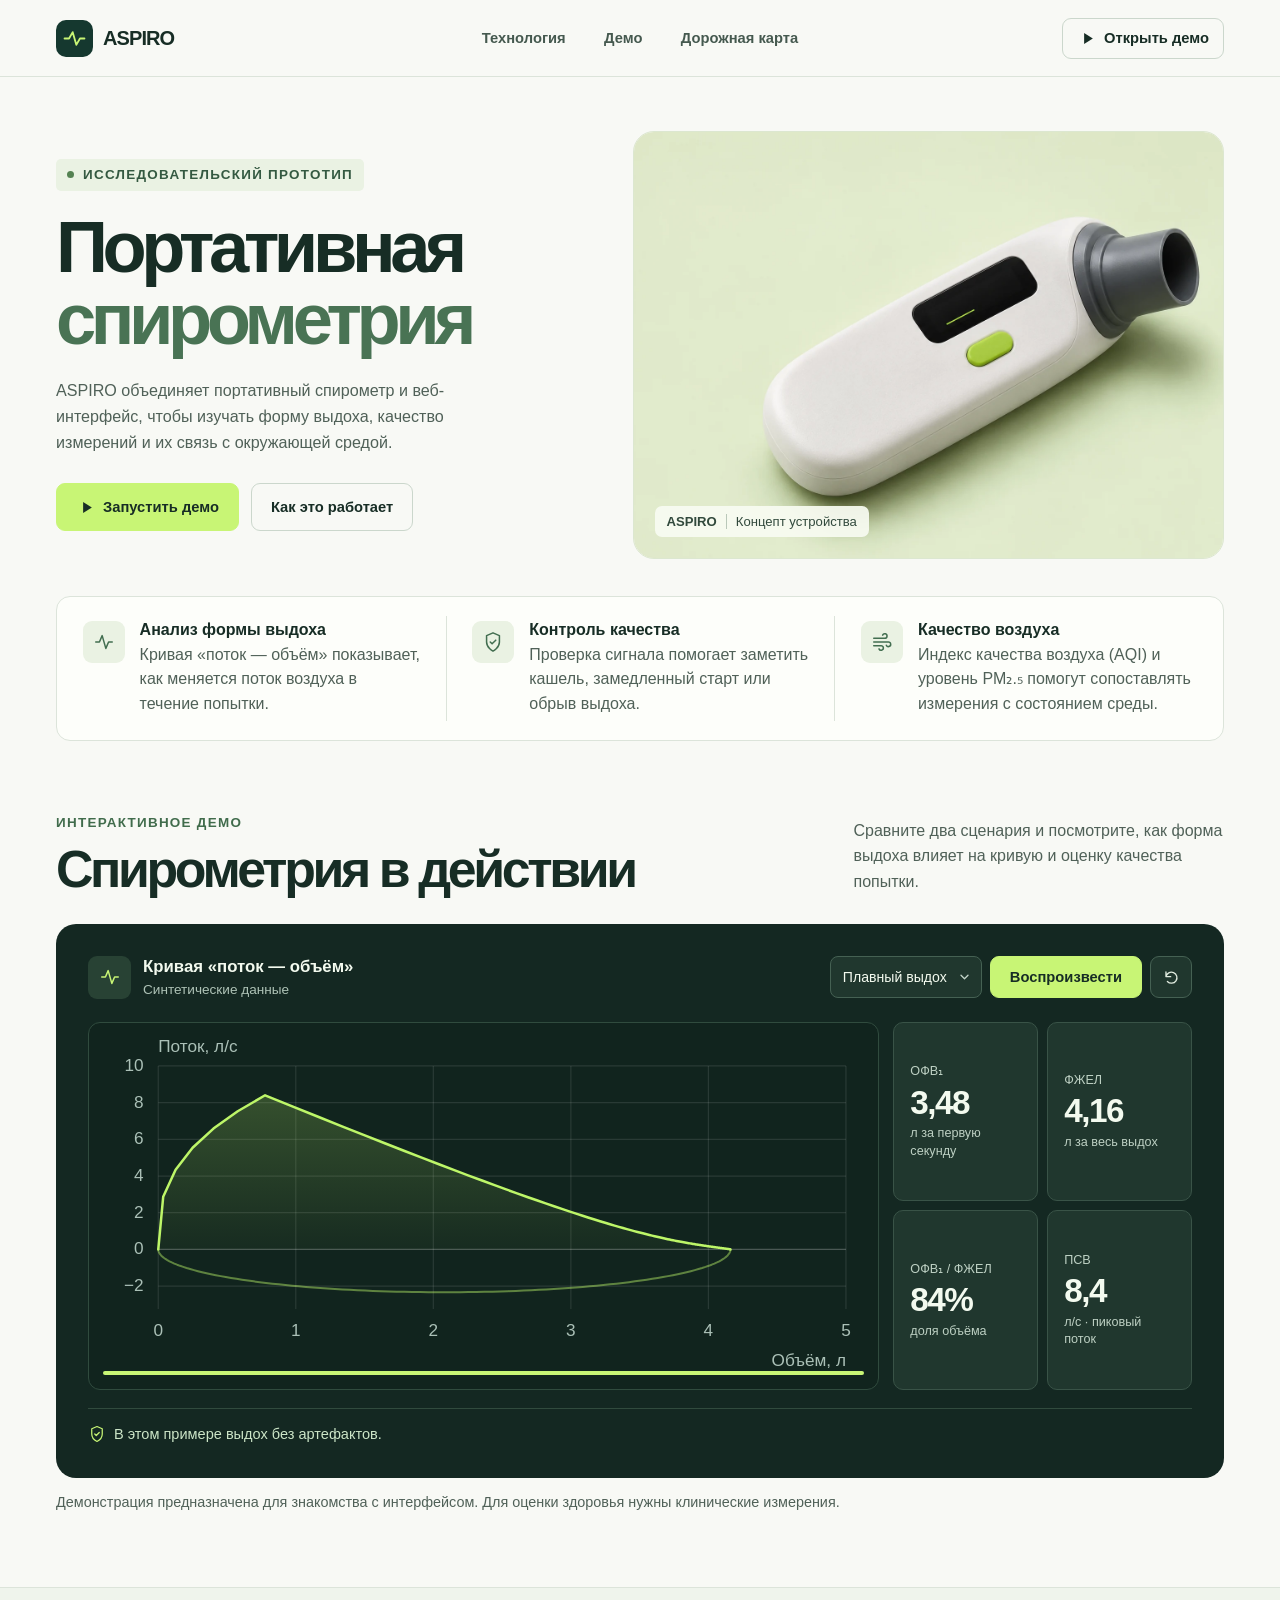
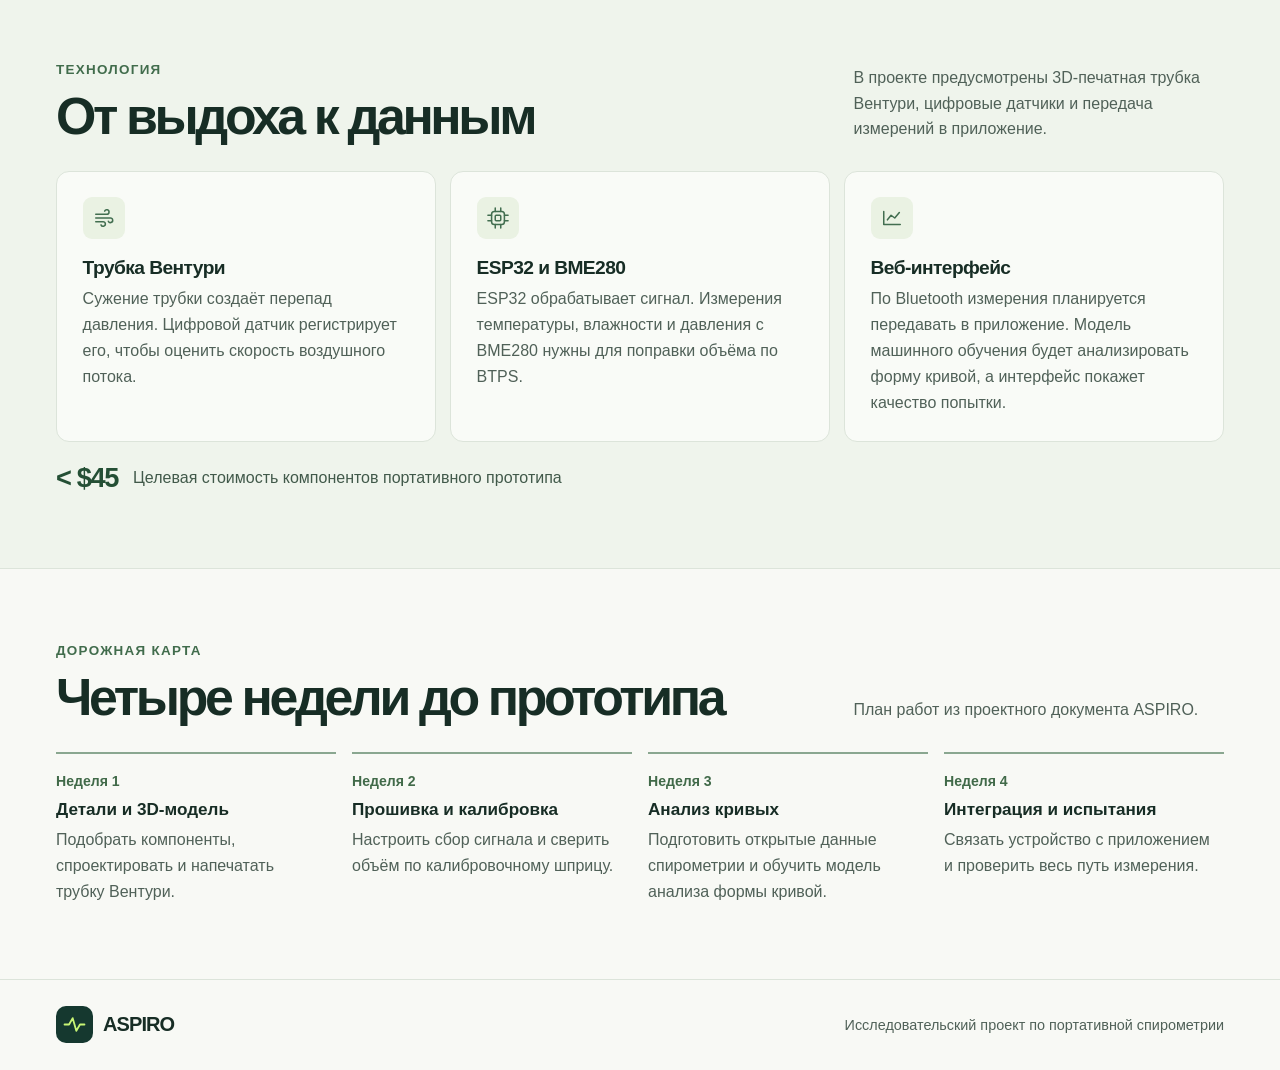
==== index.html @ 4c8a2b1e "Add files via upload" ====
<!doctype html>
<html lang="ru">
<head>
  <meta charset="utf-8">
  <meta name="viewport" content="width=device-width, initial-scale=1">
  <meta name="theme-color" content="#f8f9f5">
  <meta name="description" content="ASPIRO — проект портативного спирометра и веб-интерфейса для наблюдения за функцией лёгких. Интерактивное демо на синтетических данных.">
  <title>ASPIRO — портативная спирометрия</title>
  <link rel="icon" href="mark.svg" type="image/svg+xml">
  <link rel="stylesheet" href="styles.css">
  <script src="demo.js" defer></script>
</head>
<body>
  <svg xmlns="http://www.w3.org/2000/svg" class="icons" aria-hidden="true">
    <symbol id="i-logo" viewBox="0 0 32 32"><path d="M5 16h5l4-7 4 14 4-7h5"/></symbol>
    <symbol id="i-pulse" viewBox="0 0 24 24"><path d="M3 12h4l3-7 4 14 3-7h4"/></symbol>
    <symbol id="i-shield" viewBox="0 0 24 24"><path d="M12 22s7-3.5 7-10V5l-7-3-7 3v7c0 6.5 7 10 7 10Z"/><path d="m9 12 2 2 4-4"/></symbol>
    <symbol id="i-wind" viewBox="0 0 24 24"><path d="M3 8h12a2.5 2.5 0 1 0-2.3-3.5M3 12h16a2.5 2.5 0 1 1-2.3 3.5M3 16h8a2.5 2.5 0 1 1-2.3 3.5"/></symbol>
    <symbol id="i-play" viewBox="0 0 24 24"><path d="m9 5 11 7-11 7V5Z" fill="currentColor" stroke="none"/></symbol>
    <symbol id="i-reset" viewBox="0 0 24 24"><path d="M5 11a7 7 0 1 1 1.8 6M5 5v6h6"/></symbol>
    <symbol id="i-chip" viewBox="0 0 24 24"><rect x="5" y="5" width="14" height="14" rx="3"/><path d="M9 1v4m6-4v4M9 19v4m6-4v4M1 9h4m-4 6h4m14-6h4m-4 6h4"/><rect x="9" y="9" width="6" height="6" rx="1"/></symbol>
    <symbol id="i-signal" viewBox="0 0 24 24"><path d="M3 19V5m0 14h18M7 14l4-5 4 3 5-6"/></symbol>
  </svg>
  <a class="skip" href="#main">К содержанию</a>
  <header class="site-header">
    <div class="shell header-inner">
      <a class="brand" href="#top" aria-label="ASPIRO — на главную">
        <span class="brand-mark"><svg><use href="#i-logo"/></svg></span><span>ASPIRO</span>
      </a>
      <nav class="main-nav" aria-label="Навигация по сайту">
        <a href="#technology">Технология</a>
        <a href="#demo">Демо</a>
        <a href="#roadmap">Дорожная карта</a>
      </nav>
      <a class="button button-outline header-action" href="#demo"><svg class="icon"><use href="#i-play"/></svg>Открыть демо</a>
    </div>
  </header>
  <main id="main">
    <section class="hero shell" id="top" aria-labelledby="hero-title">
      <div class="hero-copy">
        <p class="eyebrow project-status"><span></span>Исследовательский прототип</p>
        <h1 id="hero-title">Портативная <em>спирометрия</em></h1>
        <p class="hero-description">ASPIRO объединяет портативный спирометр и веб-интерфейс, чтобы изучать форму выдоха, качество измерений и их связь с окружающей средой.</p>
        <div class="hero-actions">
          <a class="button button-primary" href="#demo"><svg class="icon"><use href="#i-play"/></svg>Запустить демо</a>
          <a class="button button-outline" href="#technology">Как это работает</a>
        </div>
      </div>
      <figure class="hero-visual">
        <img src="aspiro-device.webp" alt="Концепт: белый портативный спирометр с экраном и графитовым мундштуком" width="1536" height="1024" fetchpriority="high">
        <figcaption><span>ASPIRO</span><span>Концепт устройства</span></figcaption>
      </figure>
    </section>

    <section class="shell overview" aria-label="Возможности проекта">
      <article class="overview-item">
        <span class="feature-icon"><svg class="icon"><use href="#i-pulse"/></svg></span>
        <div><h2>Анализ формы выдоха</h2><p>Кривая «поток — объём» показывает, как меняется поток воздуха в течение попытки.</p></div>
      </article>
      <article class="overview-item">
        <span class="feature-icon"><svg class="icon"><use href="#i-shield"/></svg></span>
        <div><h2>Контроль качества</h2><p>Проверка сигнала помогает заметить кашель, замедленный старт или обрыв выдоха.</p></div>
      </article>
      <article class="overview-item">
        <span class="feature-icon"><svg class="icon"><use href="#i-wind"/></svg></span>
        <div><h2>Качество воздуха</h2><p>Индекс качества воздуха (AQI) и уровень PM₂.₅ помогут сопоставлять измерения с состоянием среды.</p></div>
      </article>
    </section>

    <section class="section shell" id="demo" aria-labelledby="demo-title">
      <div class="section-heading">
        <div><p class="eyebrow kicker">Интерактивное демо</p><h2 id="demo-title">Спирометрия в действии</h2></div>
        <p>Сравните два сценария и посмотрите, как форма выдоха влияет на кривую и оценку качества попытки.</p>
      </div>
      <div class="demo-card">
        <div class="demo-top">
          <div class="demo-title"><span class="demo-icon"><svg class="icon"><use href="#i-pulse"/></svg></span><div><h3>Кривая «поток — объём»</h3><p>Синтетические данные</p></div></div>
          <div class="demo-controls">
            <label for="demo-scenario" class="sr-only">Сценарий выдоха</label>
            <select id="demo-scenario"><option value="standard">Плавный выдох</option><option value="cough">Выдох с кашлем</option></select>
            <button type="button" id="demo-run" class="button button-primary" aria-label="Воспроизвести кривую">Воспроизвести</button>
            <button type="button" id="demo-reset" class="button icon-button" aria-label="Сбросить воспроизведение" title="Сбросить воспроизведение"><svg class="icon"><use href="#i-reset"/></svg></button>
          </div>
        </div>
        <div class="demo-body">
          <div class="demo-plot"><div id="demo-chart"></div><progress id="demo-progress" max="100" value="100" aria-label="Ход воспроизведения"></progress></div>
          <div class="metrics" aria-label="Показатели выдоха">
            <div class="metric"><span>ОФВ₁</span><strong id="demo-fev1">—</strong><small>л за первую секунду</small></div>
            <div class="metric"><span>ФЖЕЛ</span><strong id="demo-fvc">—</strong><small>л за весь выдох</small></div>
            <div class="metric"><span>ОФВ₁ / ФЖЕЛ</span><strong id="demo-ratio">—</strong><small>доля объёма</small></div>
            <div class="metric"><span>ПСВ</span><strong id="demo-pef">—</strong><small>л/с · пиковый поток</small></div>
          </div>
        </div>
        <div class="demo-status"><svg class="icon"><use href="#i-shield"/></svg><span id="demo-feedback" role="status" aria-live="polite"></span></div>
        <noscript><p class="no-js">Для воспроизведения кривой включите JavaScript в браузере.</p></noscript>
      </div>
      <p class="demo-note">Демонстрация предназначена для знакомства с интерфейсом. Для оценки здоровья нужны клинические измерения.</p>
    </section>

    <section class="technology section" id="technology" aria-labelledby="technology-title">
      <div class="shell">
        <div class="section-heading">
          <div><p class="eyebrow kicker">Технология</p><h2 id="technology-title">От выдоха к данным</h2></div>
          <p>В проекте предусмотрены 3D-печатная трубка Вентури, цифровые датчики и передача измерений в приложение.</p>
        </div>
        <div class="technology-grid">
          <article class="technology-card"><span class="feature-icon"><svg class="icon"><use href="#i-wind"/></svg></span><h3>Трубка Вентури</h3><p>Сужение трубки создаёт перепад давления. Цифровой датчик регистрирует его, чтобы оценить скорость воздушного потока.</p></article>
          <article class="technology-card"><span class="feature-icon"><svg class="icon"><use href="#i-chip"/></svg></span><h3>ESP32 и BME280</h3><p>ESP32 обрабатывает сигнал. Измерения температуры, влажности и давления с BME280 нужны для поправки объёма по BTPS.</p></article>
          <article class="technology-card"><span class="feature-icon"><svg class="icon"><use href="#i-signal"/></svg></span><h3>Веб-интерфейс</h3><p>По Bluetooth измерения планируется передавать в приложение. Модель машинного обучения будет анализировать форму кривой, а интерфейс покажет качество попытки.</p></article>
        </div>
        <p class="cost"><strong>&lt; $45</strong><span>Целевая стоимость компонентов портативного прототипа</span></p>
      </div>
    </section>

    <section class="section shell roadmap" id="roadmap" aria-labelledby="roadmap-title">
      <div class="section-heading">
        <div><p class="eyebrow kicker">Дорожная карта</p><h2 id="roadmap-title">Четыре недели до прототипа</h2></div>
        <p>План работ из проектного документа ASPIRO.</p>
      </div>
      <ol class="roadmap-list">
        <li><span>Неделя 1</span><h3>Детали и 3D-модель</h3><p>Подобрать компоненты, спроектировать и напечатать трубку Вентури.</p></li>
        <li><span>Неделя 2</span><h3>Прошивка и калибровка</h3><p>Настроить сбор сигнала и сверить объём по калибровочному шприцу.</p></li>
        <li><span>Неделя 3</span><h3>Анализ кривых</h3><p>Подготовить открытые данные спирометрии и обучить модель анализа формы кривой.</p></li>
        <li><span>Неделя 4</span><h3>Интеграция и испытания</h3><p>Связать устройство с приложением и проверить весь путь измерения.</p></li>
      </ol>
    </section>
  </main>
  <footer class="site-footer">
    <div class="shell footer-inner">
      <a class="brand" href="#top" aria-label="ASPIRO — наверх"><span class="brand-mark"><svg><use href="#i-logo"/></svg></span><span>ASPIRO</span></a>
      <p>Исследовательский проект по портативной спирометрии</p>
    </div>
  </footer>
</body>
</html>
---- styles.css ----
:root {
  color-scheme: light;
  --page: #f8f9f5;
  --ink: #172d25;
  --muted: #506158;
  --border: #dce4da;
  --lime: #c8f575;
  --forest: #142822;
  --container: 1240px;
  font-family: "Manrope", "Segoe UI", Arial, sans-serif;
  font-synthesis: none;
  color: var(--ink);
  background: var(--page);
}

*, *::before, *::after { box-sizing: border-box; }
html { scroll-behavior: smooth; }
body { margin: 0; }
button, select { font: inherit; }
a { color: inherit; text-decoration: none; }
p { margin: 0; }
h1, h2, h3, figure { margin: 0; }
button, select { cursor: pointer; }
button:disabled { cursor: default; }
:focus-visible { outline: 2px solid #46764a; outline-offset: 4px; }
.demo-card :focus-visible { outline-color: var(--lime); }
[id] { scroll-margin-top: 32px; }
.shell { width: min(var(--container), calc(100% - 112px)); margin-inline: auto; }

.icons, .sr-only {
  position: absolute;
  inline-size: 1px;
  block-size: 1px;
  overflow: hidden;
  clip-path: inset(50%);
}
.skip {
  position: fixed;
  z-index: 10;
  left: 15px;
  top: 15px;
  padding: 12px 16px;
  border-radius: 8px;
  background: var(--lime);
  transform: translateY(-150%);
}
.skip:focus { transform: none; }
.icon { width: 22px; height: 22px; fill: none; stroke: currentColor; stroke-width: 1.65; stroke-linecap: round; stroke-linejoin: round; flex: none; }

.site-header { border-bottom: 1px solid var(--border); }
.header-inner {
  min-height: 76px;
  display: grid;
  grid-template-columns: 1fr auto 1fr;
  gap: 24px;
  align-items: center;
}
.brand {
  display: inline-flex;
  align-items: center;
  justify-self: start;
  gap: 10px;
  font-size: 1.25rem;
  font-weight: 800;
  letter-spacing: -.045em;
}
.brand-mark {
  display: grid;
  place-items: center;
  width: 37px;
  height: 37px;
  border-radius: 10px;
  background: #15382f;
  color: var(--lime);
}
.brand-mark svg { width: 29px; height: 29px; fill: none; stroke: currentColor; stroke-width: 2; stroke-linecap: round; stroke-linejoin: round; }
.main-nav { display: flex; align-items: center; gap: clamp(20px, 3vw, 43px); font-size: .92rem; font-weight: 650; color: #45594f; }
.main-nav a { padding-block: 12px; }
.main-nav a:hover { color: var(--ink); text-decoration: underline; text-underline-offset: 5px; }
.header-action { justify-self: end; }

.button {
  display: inline-flex;
  align-items: center;
  justify-content: center;
  gap: 8px;
  min-height: 48px;
  padding: 0 19px;
  border-radius: 9px;
  border: 1px solid transparent;
  font-size: .92rem;
  line-height: 1.15;
  font-weight: 750;
  text-align: center;
  transition: background .18s, border-color .18s, color .18s;
}
.button .icon { width: 19px; height: 19px; }
.button-outline { background: transparent; color: var(--ink); border-color: #cbd7cc; }
.button-outline:hover { background: #eaf0e7; border-color: #a8b9a8; }
.header-action { min-height: 41px; padding-inline: 14px; }
.button-primary { color: #172d25; background: var(--lime); border-color: var(--lime); }
.button-primary:hover:not(:disabled) { background: #b4e55c; border-color: #b4e55c; }
.button-primary:disabled { opacity: .62; }

.hero {
  display: grid;
  grid-template-columns: .93fr 1.07fr;
  gap: clamp(32px, 5vw, 76px);
  align-items: center;
  padding-block: 54px 37px;
}
.hero-copy { padding-block: 22px; }
.eyebrow { font-size: .84rem; font-weight: 800; line-height: 1.25; letter-spacing: .095em; text-transform: uppercase; }
.project-status {
  display: inline-flex;
  align-items: center;
  gap: 9px;
  padding: 8px 11px;
  border-radius: 5px;
  background: #eaf2e3;
  color: #345941;
}
.project-status span { width: 7px; height: 7px; border-radius: 50%; background: #548252; }
h1 { margin-block: 21px; font-size: clamp(2.89rem, 5.65vw, 5.15rem); font-weight: 800; letter-spacing: -.075em; line-height: .99; }
h1 em { display: block; color: #497354; font-style: normal; }
.hero-description { max-width: 455px; color: var(--muted); font-size: clamp(1rem,1.26vw,1.15rem); line-height: 1.63; }
.hero-actions { display: flex; flex-wrap: wrap; gap: 12px; margin-top: 28px; }
.hero-visual {
  position: relative;
  aspect-ratio: 1.38;
  min-width: 0;
  overflow: hidden;
  border: 1px solid #dce7d0;
  border-radius: 21px;
  background: #e8efdc;
}
.hero-visual img { display: block; width: 100%; height: 100%; object-fit: cover; }
.hero-visual figcaption {
  display: flex;
  align-items: center;
  gap: 9px;
  position: absolute;
  left: 21px;
  bottom: 21px;
  padding: 8px 12px;
  border-radius: 7px;
  font-size: .82rem;
  background: #f8fbf2ed;
  color: #31493c;
  backdrop-filter: blur(6px);
}
.hero-visual figcaption span:first-child { font-weight: 800; }
.hero-visual figcaption span + span { padding-left: 9px; border-left: 1px solid #b9c8b9; }

.overview {
  display: grid;
  grid-template-columns: repeat(3, minmax(0, 1fr));
  padding: 19px 0;
  border: 1px solid var(--border);
  border-radius: 14px;
  background: #fdfefa;
}
.overview-item { display: flex; gap: 15px; align-items: flex-start; padding: 5px clamp(15px, 2vw, 28px); }
.overview-item + .overview-item { border-left: 1px solid var(--border); }
.feature-icon { display: grid; flex: none; place-items: center; width: 42px; height: 42px; border-radius: 9px; background: #eaf2e3; color: #426e50; }
.overview h2 { font-size: 1rem; margin-bottom: 4px; font-weight: 800; }
.overview p { font-size: 1rem; line-height: 1.53; color: var(--muted); }

.section { padding-block: 74px; }
.section-heading { display: grid; grid-template-columns: 1.35fr .65fr; align-items: end; gap: 28px; margin-bottom: 27px; }
.section-heading h2 { font-size: clamp(2.05rem, 4.05vw, 3.65rem); letter-spacing: -.065em; font-weight: 800; line-height: 1.05; }
.section-heading > p { color: var(--muted); line-height: 1.6; padding-bottom: 2px; max-width: 395px; }
.kicker { margin-bottom: 10px; color: #416c4c; }

.demo-card { padding: clamp(17px, 2.5vw, 32px); background: var(--forest); color: #f3faef; border-radius: 20px; }
.demo-top, .demo-title, .demo-controls { display: flex; align-items: center; }
.demo-top { justify-content: space-between; gap: 20px; margin-bottom: 23px; }
.demo-title { gap: 12px; }
.demo-icon { display: grid; flex: none; place-items: center; width: 43px; height: 43px; border-radius: 9px; background: #284234; color: var(--lime); }
.demo-title h3 { font-size: 1.05rem; line-height: 1.25; font-weight: 800; }
.demo-title p { font-size: .85rem; margin-top: 4px; color: #aec2b6; }
.demo-controls { gap: 8px; }
.demo-controls :is(.button, select) { min-height: 42px; }
.demo-controls select {
  appearance: none;
  border: 1px solid #456153;
  border-radius: 8px;
  min-width: 0;
  padding: 0 29px 0 12px;
  background: #20372e;
  color: #f3faef;
  background-image: url("data:image/svg+xml,%3Csvg xmlns='http://www.w3.org/2000/svg' width='15' height='14' viewBox='0 0 16 16'%3E%3Cpath d='m4 6 4 4 4-4' fill='none' stroke='%23c2d3c8' stroke-width='1.5' stroke-linecap='round' stroke-linejoin='round'/%3E%3C/svg%3E");
  background-repeat: no-repeat;
  background-position: right 9px center;
  font-size: .88rem;
}
.icon-button { color: #e0ebdf; border-color: #456153; background: #20372e; width: 42px; padding: 0; }
.icon-button:hover { background: #314d3e; }
.demo-body { display: grid; grid-template-columns: minmax(0, 2.65fr) minmax(0, 1fr); gap: 14px; }
.demo-plot { padding: 11px 14px 14px; border: 1px solid #304b3e; border-radius: 12px; background: #11241e; }
#demo-chart { width: 100%; }
#demo-chart svg { display: block; width: 100%; height: auto; }
#demo-progress { display: block; height: 4px; width: 100%; border: 0; border-radius: 99px; overflow: hidden; background: #2d4539; accent-color: var(--lime); }
#demo-progress::-webkit-progress-bar { background: #2d4539; }
#demo-progress::-webkit-progress-value { background: var(--lime); }
#demo-progress::-moz-progress-bar { background: var(--lime); }
.metrics { display: grid; grid-template-columns: repeat(2, minmax(0, 1fr)); gap: 9px; }
.metric { display: flex; flex-direction: column; justify-content: center; gap: 5px; padding: clamp(10px,1.25vw,18px); border: 1px solid #395347; border-radius: 10px; background: #20372e; }
.metric span, .metric small { color: #bdd0c3; font-size: .79rem; line-height: 1.35; }
.metric strong { font-size: clamp(1.3rem, 2.6vw, 2.15rem); line-height: 1.05; font-variant-numeric: tabular-nums; letter-spacing: -.045em; }
.demo-status { display: flex; gap: 8px; align-items: flex-start; color: #cce5c7; border-top: 1px solid #314b3e; margin-top: 18px; padding-top: 15px; font-size: .91rem; line-height: 1.5; }
.demo-status .icon { width: 18px; height: 18px; margin-top: 1px; color: var(--lime); }
.demo-status:has([data-state="artifact"]), .demo-status:has([data-state="artifact"]) .icon { color: #ffd79e; }
.demo-note { margin-top: 13px; color: var(--muted); font-size: .9rem; line-height: 1.55; }

.technology { background: #eff4ec; border-block: 1px solid var(--border); }
.technology-grid { display: grid; grid-template-columns: repeat(3, minmax(0, 1fr)); gap: 14px; }
.technology-card { border: 1px solid var(--border); border-radius: 13px; padding: clamp(17px, 2vw, 27px); background: #f9fbf7; }
.technology-card h3 { margin: 18px 0 7px; font-size: 1.2rem; font-weight: 800; letter-spacing: -.03em; }
.technology-card p, .roadmap-list p { color: var(--muted); line-height: 1.62; }
.cost { display: flex; align-items: center; gap: 15px; margin-top: 20px; color: #41594a; }
.cost strong { color: #244f35; font-size: 1.7rem; letter-spacing: -.05em; white-space: nowrap; }

.roadmap-list { list-style: none; margin: 0; padding: 0; display: grid; grid-template-columns: repeat(4, minmax(0, 1fr)); gap: 16px; }
.roadmap-list li { padding: 18px 10px 0 0; border-top: 2px solid #8aa790; }
.roadmap-list span { color: #416a49; font-size: .88rem; font-weight: 800; }
.roadmap-list h3 { font-size: 1.07rem; margin: 9px 0 6px; line-height: 1.3; }
.site-footer { border-top: 1px solid var(--border); }
.footer-inner { min-height: 90px; display: flex; justify-content: space-between; gap: 16px; align-items: center; }
.footer-inner p { color: var(--muted); font-size: .9rem; }

@media (max-width: 1120px) {
  .shell { width: calc(100% - 76px); }
  .hero { gap: 32px; }
}
@media (max-width: 900px) {
  .shell { width: calc(100% - 48px); }
  .hero { gap: 24px; }
  .overview { padding-block: 14px; }
  .overview-item { flex-direction: column; gap: 9px; }
  .demo-body { grid-template-columns: minmax(0, 2fr) minmax(0, 1fr); }
}
@media (max-width: 700px) {
  .header-inner { grid-template-columns: 1fr 1fr; gap: 3px 12px; min-height: auto; padding-block: 11px 3px; }
  .main-nav { gap: 22px; justify-content: flex-start; grid-row: 2; grid-column: 1 / -1; }
  .main-nav a { padding-block: 9px; }
  .hero { grid-template-columns: 1fr; padding-block: 31px 24px; }
  .hero-copy { padding-block: 0; }
  h1 { font-size: clamp(2.68rem, 10vw, 4.5rem); }
  .hero-description { max-width: 500px; }
  .hero-actions { margin-top: 21px; }
  .hero-visual { aspect-ratio: 1.48; }
  .section { padding-block: 48px; }
  .section-heading { grid-template-columns: 1fr; gap: 11px; margin-bottom: 19px; }
  .demo-top { align-items: flex-start; flex-direction: column; gap: 13px; }
  .demo-controls { width: 100%; flex-wrap: wrap; }
  .demo-body { grid-template-columns: 1fr; }
  .metrics { grid-template-columns: repeat(4, minmax(0, 1fr)); }
  .technology-grid, .roadmap-list { grid-template-columns: repeat(2, minmax(0, 1fr)); }
  .technology-card:last-child { grid-column: 1 / -1; }
}
@media (max-width: 470px) {
  .shell { width: calc(100% - 32px); }
  .main-nav { gap: clamp(15px, 5vw, 24px); }
  .hero-actions { gap: 8px; }
  .hero-actions .button { padding-inline: 12px; }
  .hero-visual figcaption { left: 11px; bottom: 11px; }
  .overview { grid-template-columns: 1fr; padding: 2px 14px; }
  .overview-item { flex-direction: row; padding: 13px 0; gap: 12px; }
  .overview-item + .overview-item { border-left: 0; border-top: 1px solid var(--border); }
  .demo-controls .button-primary { padding-inline: 10px; font-size: .83rem; }
  .demo-controls select { font-size: .81rem; }
  .demo-plot { padding: 7px 6px 9px; }
  .metrics { grid-template-columns: repeat(2, minmax(0, 1fr)); }
  .technology-grid, .roadmap-list { grid-template-columns: 1fr; }
  .footer-inner { flex-direction: column; align-items: flex-start; justify-content: center; gap: 8px; padding-block: 18px; }
}
@media (prefers-reduced-motion: reduce) {
  html { scroll-behavior: auto; }
  .button { transition: none; }
}
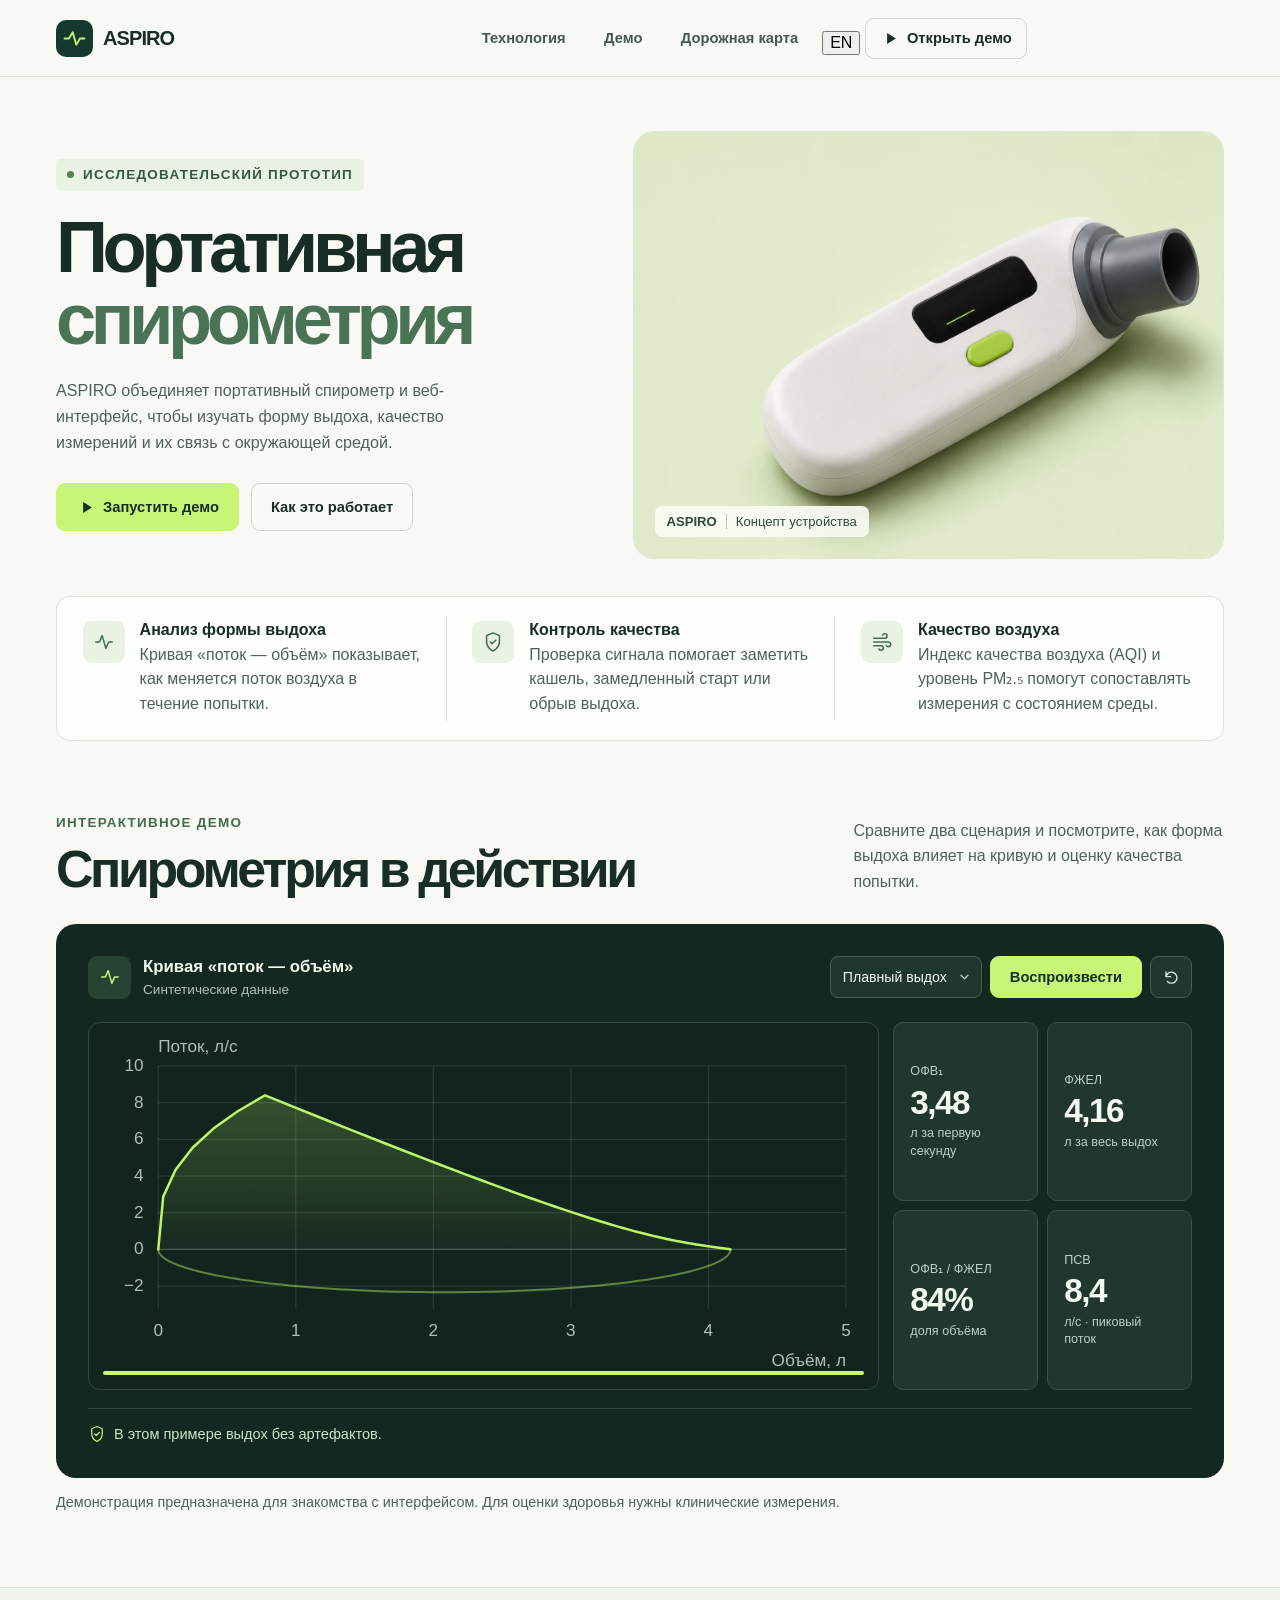
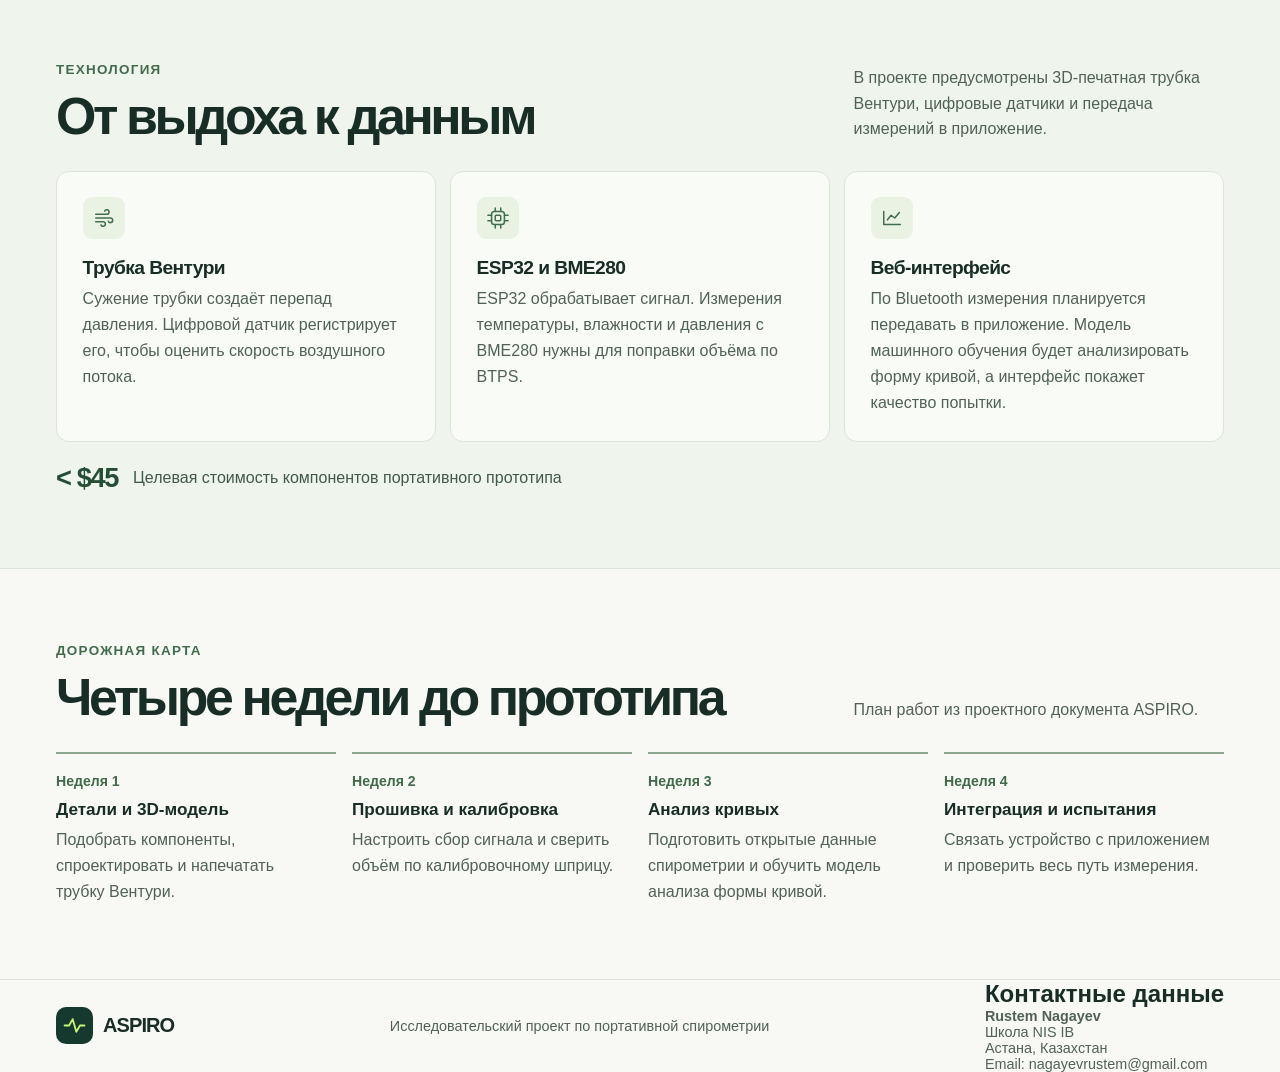
==== commit 80e12abd: "Add English language switch and contact details" ====
--- a/index.html
+++ b/index.html
@@ -9,6 +9,7 @@
   <link rel="icon" href="mark.svg" type="image/svg+xml">
   <link rel="stylesheet" href="styles.css">
   <script src="demo.js" defer></script>
+  <script src="lang.js" defer></script>
 </head>
 <body>
   <svg xmlns="http://www.w3.org/2000/svg" class="icons" aria-hidden="true">
@@ -32,7 +33,10 @@
         <a href="#demo">Демо</a>
         <a href="#roadmap">Дорожная карта</a>
       </nav>
-      <a class="button button-outline header-action" href="#demo"><svg class="icon"><use href="#i-play"/></svg>Открыть демо</a>
+      <div class="header-tools">
+        <button type="button" class="language-toggle" id="language-toggle" aria-label="Switch language">EN</button>
+        <a class="button button-outline header-action" href="#demo"><svg class="icon"><use href="#i-play"/></svg>Открыть демо</a>
+      </div>
     </div>
   </header>
   <main id="main">
@@ -129,6 +133,10 @@
     <div class="shell footer-inner">
       <a class="brand" href="#top" aria-label="ASPIRO — наверх"><span class="brand-mark"><svg><use href="#i-logo"/></svg></span><span>ASPIRO</span></a>
       <p>Исследовательский проект по портативной спирометрии</p>
+      <section class="footer-contact" aria-labelledby="contact-title">
+        <h2 id="contact-title">Контактные данные</h2>
+        <p><strong>Rustem Nagayev</strong><br>Школа NIS IB<br>Астана, Казахстан<br>Email: <a href="mailto:nagayevrustem@gmail.com">nagayevrustem@gmail.com</a></p>
+      </section>
     </div>
   </footer>
 </body>
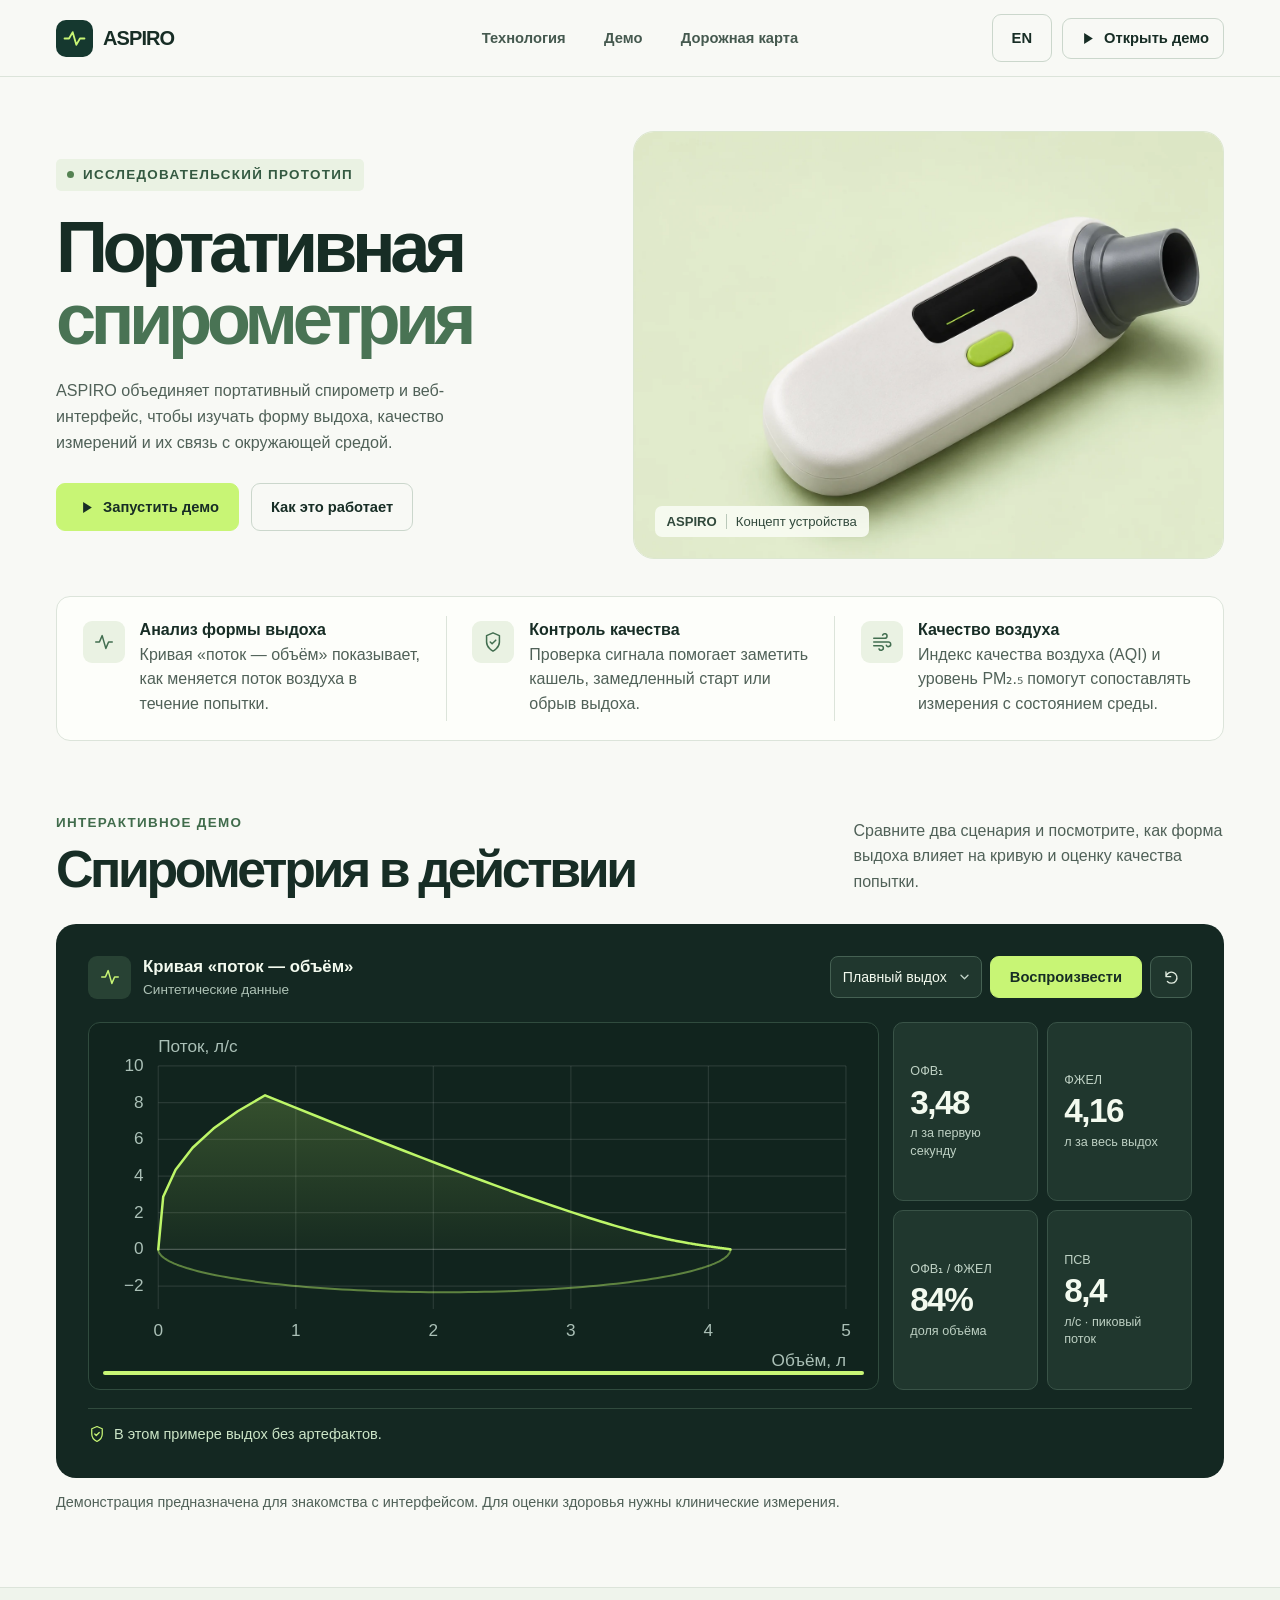
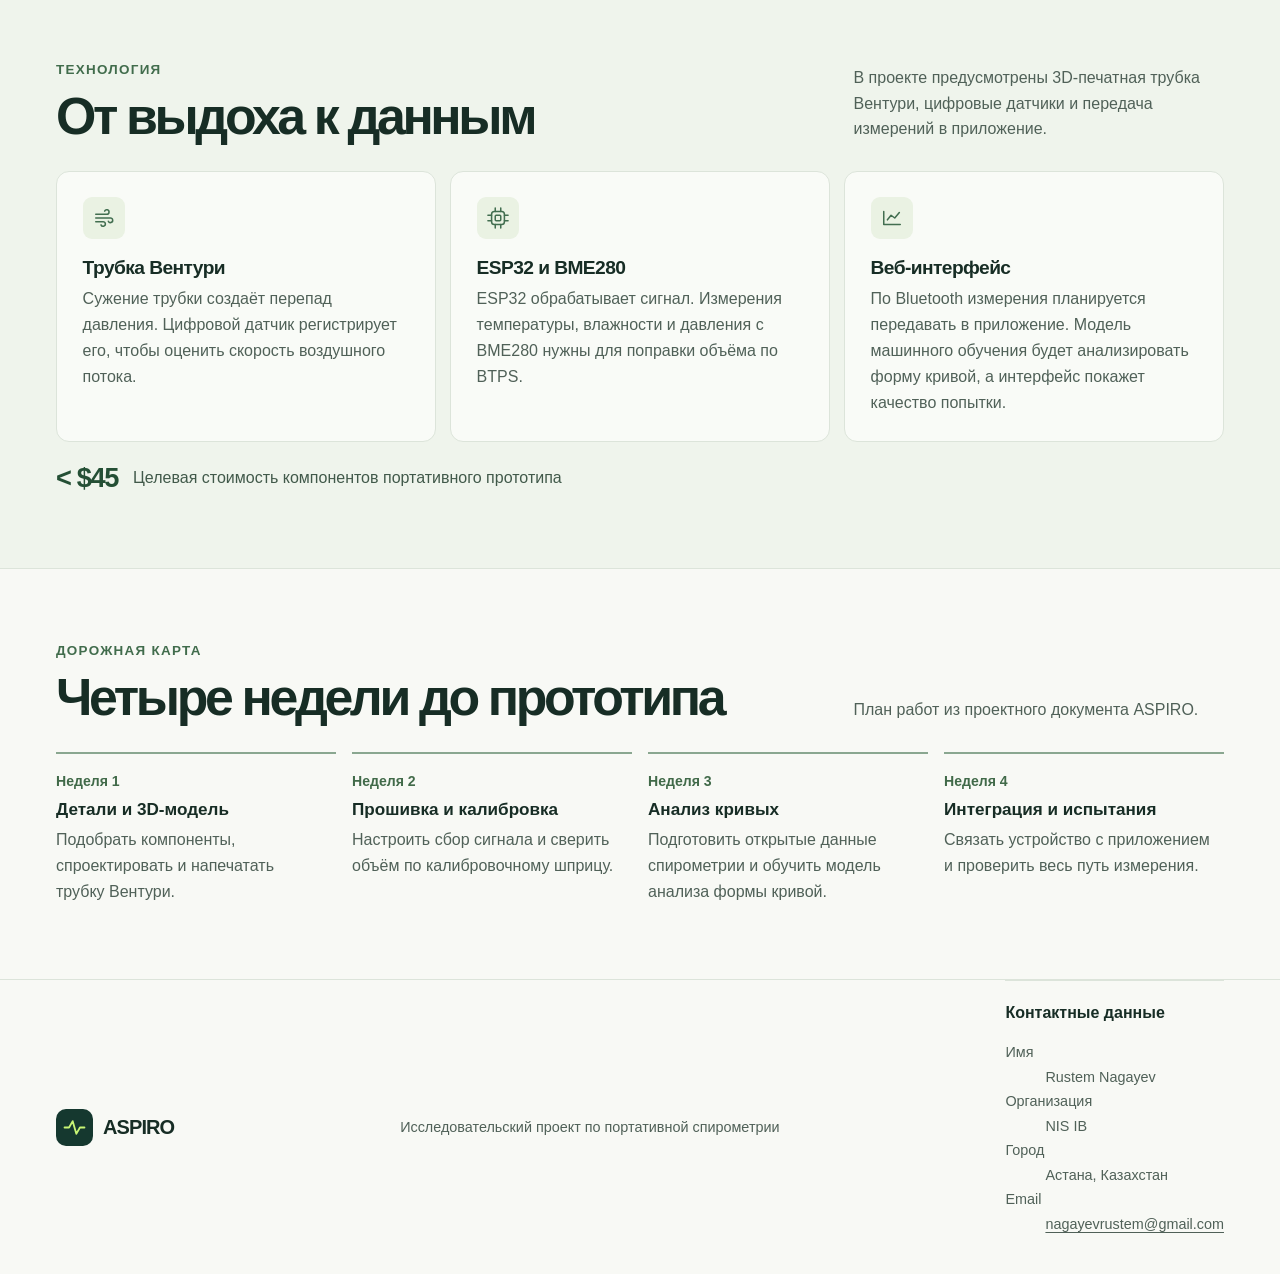
==== commit 0042524e: "Refine language and contact controls" ====
--- a/index.html
+++ b/index.html
@@ -34,7 +34,7 @@
         <a href="#roadmap">Дорожная карта</a>
       </nav>
       <div class="header-tools">
-        <button type="button" class="language-toggle" id="language-toggle" aria-label="Switch language">EN</button>
+        <button type="button" class="button button-outline language-toggle" id="language-toggle" aria-label="Switch language">EN</button>
         <a class="button button-outline header-action" href="#demo"><svg class="icon"><use href="#i-play"/></svg>Открыть демо</a>
       </div>
     </div>
@@ -135,7 +135,12 @@
       <p>Исследовательский проект по портативной спирометрии</p>
       <section class="footer-contact" aria-labelledby="contact-title">
         <h2 id="contact-title">Контактные данные</h2>
-        <p><strong>Rustem Nagayev</strong><br>Школа NIS IB<br>Астана, Казахстан<br>Email: <a href="mailto:nagayevrustem@gmail.com">nagayevrustem@gmail.com</a></p>
+        <dl class="contact-list">
+          <div class="contact-item"><dt>Имя</dt><dd>Rustem Nagayev</dd></div>
+          <div class="contact-item"><dt>Организация</dt><dd>NIS IB</dd></div>
+          <div class="contact-item"><dt>Город</dt><dd>Астана, Казахстан</dd></div>
+          <div class="contact-item"><dt>Email</dt><dd><a href="mailto:nagayevrustem@gmail.com">nagayevrustem@gmail.com</a></dd></div>
+        </dl>
       </section>
     </div>
   </footer>
--- a/styles.css
+++ b/styles.css
@@ -77,7 +77,13 @@
 .main-nav { display: flex; align-items: center; gap: clamp(20px, 3vw, 43px); font-size: .92rem; font-weight: 650; color: #45594f; }
 .main-nav a { padding-block: 12px; }
 .main-nav a:hover { color: var(--ink); text-decoration: underline; text-underline-offset: 5px; }
+.header-tools { display: flex; justify-self: end; align-items: center; gap: 10px; }
 .header-action { justify-self: end; }
+.language-toggle { min-width: 45px; min-height: 41px; padding: 0 11px; border: 1px solid #cbd7cc; border-radius: 9px; background: transparent; color: var(--ink); font: inherit; font-size: .86rem; font-weight: 800; }
+.language-toggle:hover { background: #eaf0e7; border-color: #a8b9a8; }
+.footer-contact { grid-column: 1 / -1; border-top: 1px solid var(--border); padding-block: 18px 24px; color: var(--muted); font-size: .9rem; line-height: 1.7; }
+.footer-contact h2 { margin-bottom: 6px; color: var(--ink); font-size: 1rem; }
+.footer-contact a { text-decoration: underline; text-underline-offset: 3px; }
 
 .button {
   display: inline-flex;
@@ -241,7 +247,8 @@
   .demo-body { grid-template-columns: minmax(0, 2fr) minmax(0, 1fr); }
 }
 @media (max-width: 700px) {
-  .header-inner { grid-template-columns: 1fr 1fr; gap: 3px 12px; min-height: auto; padding-block: 11px 3px; }
+  .header-inner { grid-template-columns: 1fr auto; gap: 3px 12px; min-height: auto; padding-block: 11px 3px; }
+  .header-tools { grid-column: 2; grid-row: 1; }
   .main-nav { gap: 22px; justify-content: flex-start; grid-row: 2; grid-column: 1 / -1; }
   .main-nav a { padding-block: 9px; }
   .hero { grid-template-columns: 1fr; padding-block: 31px 24px; }
